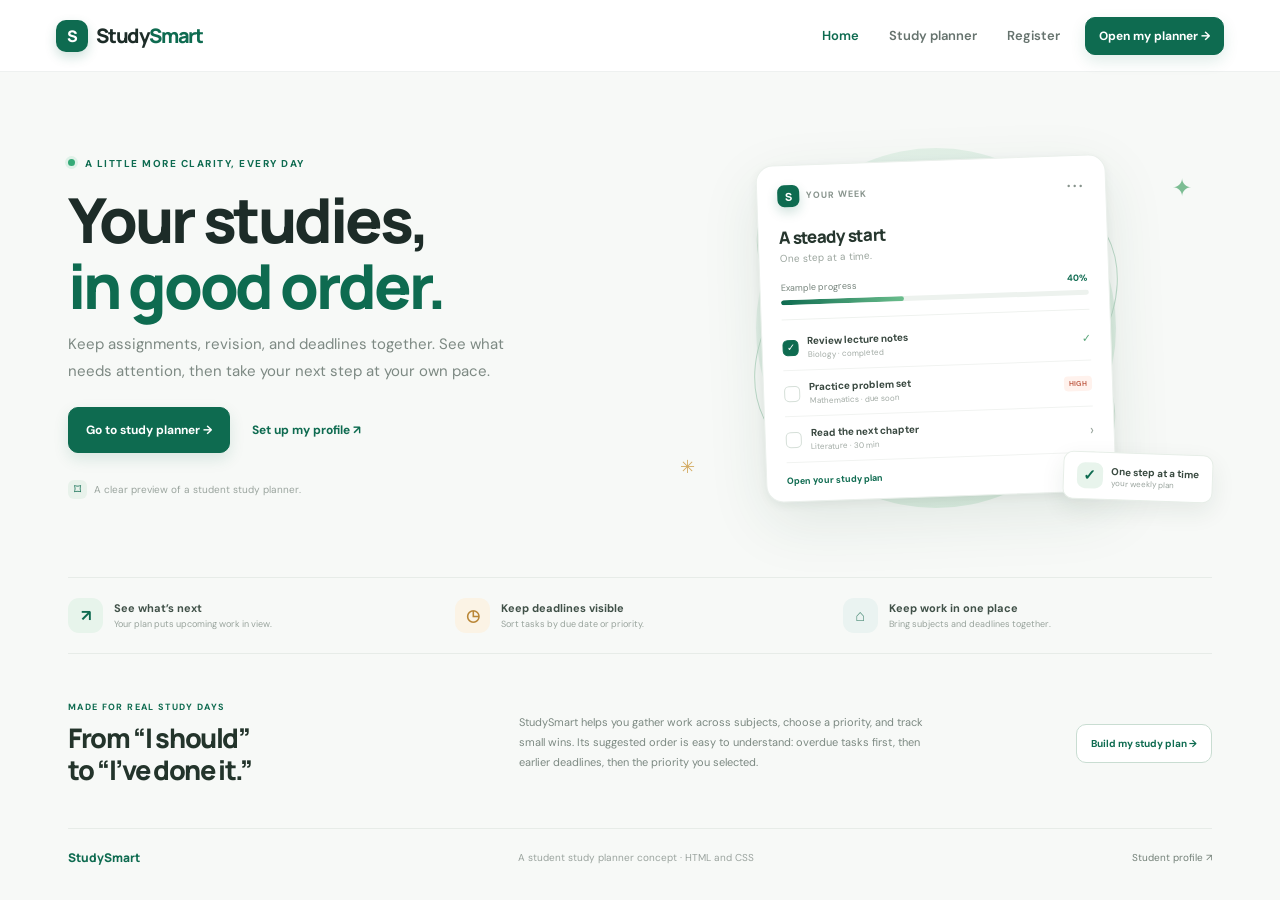
==== index.html @ 6d5647f0 "Add files via upload" ====
<!doctype html>
<html lang="en">
<head>
  <meta charset="utf-8">
  <meta name="viewport" content="width=device-width, initial-scale=1">
  <meta name="theme-color" content="#0e6b50">
  <meta name="description" content="StudySmart helps students organize study tasks and keep deadlines in view.">
  <title>StudySmart — a clearer study plan</title>
  <link rel="preconnect" href="https://fonts.googleapis.com">
  <link rel="preconnect" href="https://fonts.gstatic.com" crossorigin>
  <link href="https://fonts.googleapis.com/css2?family=DM+Sans:wght@400;500;600;700&family=Manrope:wght@500;600;700;800&display=swap" rel="stylesheet">
  <link href="https://cdn.jsdelivr.net/npm/bootstrap@5.3.3/dist/css/bootstrap.min.css" rel="stylesheet">
  <link href="css/home.css" rel="stylesheet">
</head>
<body>
  <nav class="navbar navbar-expand-lg app-nav">
    <div class="container-xxl">
      <a class="navbar-brand d-flex align-items-center gap-2" href="index.html" aria-label="StudySmart home"><span class="brand-mark">S</span><span>Study<span class="brand-light">Smart</span></span></a>
      <div class="navbar-collapse show" id="mainNav"><div class="navbar-nav ms-auto align-items-lg-center gap-lg-3">
        <a class="nav-link active" href="index.html" aria-current="page">Home</a><a class="nav-link" href="planner.html">Study planner</a><a class="nav-link" href="register.html">Register</a><a class="btn btn-emerald btn-sm nav-cta" href="planner.html">Open my planner →</a>
      </div></div>
    </div>
  </nav>

  <main class="container-xxl home-shell">
    <section class="hero-section">
      <div class="hero-copy">
        <div class="eyebrow"><span class="eyebrow-dot"></span> A LITTLE MORE CLARITY, EVERY DAY</div>
        <h1 id="welcome-heading">Your studies,<br><span>in good order.</span></h1>
        <p>Keep assignments, revision, and deadlines together. See what needs attention, then take your next step at your own pace.</p>
        <div class="hero-actions"><a class="btn btn-emerald btn-lg" href="planner.html">Go to study planner <span aria-hidden="true">→</span></a><a class="text-link" href="register.html">Set up my profile <span aria-hidden="true">↗</span></a></div>
        <div class="privacy-note"><span class="privacy-icon" aria-hidden="true">⌑</span> A clear preview of a student study planner.</div>
      </div>
      <div class="hero-visual" aria-label="Illustration of a study task list">
        <div class="visual-orbit orbit-one"></div><div class="visual-orbit orbit-two"></div>
        <div class="floating-leaf leaf-one">✦</div><div class="floating-leaf leaf-two">✳</div>
        <div class="preview-card">
          <div class="preview-header"><span class="preview-brand"><span class="mini-mark">S</span> YOUR WEEK</span><span class="preview-dots">•••</span></div>
          <div class="preview-greeting">A steady start<span>One step at a time.</span></div>
          <div class="preview-progress-row"><span>Example progress</span><b>40%</b></div>
          <div class="progress home-progress"><div class="progress-bar home-progress-fill"></div></div>
          <div class="preview-divider"></div>
          <div class="preview-task"><span class="preview-check checked">✓</span><span class="preview-task-copy"><b>Review lecture notes</b><small>Biology · completed</small></span><span class="tiny-check">✓</span></div>
          <div class="preview-task"><span class="preview-check"></span><span class="preview-task-copy"><b>Practice problem set</b><small>Mathematics · due soon</small></span><span class="priority-mini">HIGH</span></div>
          <div class="preview-task"><span class="preview-check"></span><span class="preview-task-copy"><b>Read the next chapter</b><small>Literature · 30 min</small></span><span class="preview-arrow">›</span></div>
          <a class="preview-open" href="planner.html">Open your study plan <span>→</span></a>
        </div>
        <div class="floating-stat"><span class="floating-stat-icon">✓</span><span><b>One step at a time</b><small>your weekly plan</small></span></div>
      </div>
    </section>

    <section class="benefit-row" aria-label="StudySmart overview">
      <div class="benefit-item"><span class="benefit-icon icon-green">↗</span><div><b>See what’s next</b><span id="next-task-copy">Your plan puts upcoming work in view.</span></div></div>
      <div class="benefit-item"><span class="benefit-icon icon-gold">◷</span><div><b>Keep deadlines visible</b><span>Sort tasks by due date or priority.</span></div></div>
      <div class="benefit-item"><span class="benefit-icon icon-mint">⌂</span><div><b>Keep work in one place</b><span>Bring subjects and deadlines together.</span></div></div>
    </section>

    <section class="home-bottom">
      <div><div class="eyebrow section-eyebrow">MADE FOR REAL STUDY DAYS</div><h2>From “I should”<br>to “I’ve done it.”</h2></div>
      <p>StudySmart helps you gather work across subjects, choose a priority, and track small wins. Its suggested order is easy to understand: overdue tasks first, then earlier deadlines, then the priority you selected.</p>
      <a class="btn btn-outline-emerald" href="planner.html">Build my study plan <span aria-hidden="true">→</span></a>
    </section>
    <footer class="app-footer"><a class="footer-brand" href="index.html">StudySmart</a><span>A student study planner concept · HTML and CSS</span><a href="register.html">Student profile ↗</a></footer>
  </main>
</body>
</html>
---- css/home.css ----
:root { --emerald:#0e6b50; --emerald-dark:#084b3a; --ink:#1d2c28; --muted:#7b8982; --line:#e8eeea; --canvas:#f7f9f7; }
* { box-sizing:border-box; }
html { scroll-behavior:smooth; }
body { margin:0; background:var(--canvas); color:var(--ink); font:15px "DM Sans",sans-serif; -webkit-font-smoothing:antialiased; }
h1,h2,h3,.navbar-brand { font-family:Manrope,"DM Sans",sans-serif; letter-spacing:-.05em; }
.container-xxl { max-width:1192px; }
.app-nav { position:sticky; top:0; z-index:10; min-height:72px; background:rgba(255,255,255,.94); border-bottom:1px solid #15423012; backdrop-filter:blur(14px); }
.navbar-brand { color:var(--ink); font-size:20px; font-weight:800; letter-spacing:-.06em; }.navbar-brand:hover { color:var(--ink); }
.brand-mark,.mini-mark { display:grid; place-items:center; width:32px; height:32px; border-radius:10px; background:var(--emerald); color:#fff; font:800 16px Manrope,sans-serif; box-shadow:0 5px 12px #0e6b5033; }.brand-light { color:var(--emerald); }
.app-nav .nav-link { padding:10px 7px!important; color:#66736e; font-size:13px; font-weight:600; }.app-nav .nav-link:hover,.app-nav .nav-link.active { color:var(--emerald); }
.app-nav .navbar-collapse { display:flex; flex-basis:auto; flex-grow:1; align-items:center; }
.app-nav .navbar-nav { display:flex; flex-direction:row; align-items:center; gap:18px; }
.btn { border-radius:10px; font-weight:700; transition:transform .18s ease,box-shadow .18s ease; }.btn:hover { transform:translateY(-1px); }
.btn-emerald { border:1px solid var(--emerald); background:var(--emerald); color:white; box-shadow:0 6px 15px #0e6b5021; }.btn-emerald:hover,.btn-emerald:focus { border-color:var(--emerald-dark); background:var(--emerald-dark); color:white; }.nav-cta { margin-left:2px; padding:9px 13px; font-size:12px; }
.home-shell { padding:0 24px; }
.hero-section { display:grid; grid-template-columns:1fr 1fr; align-items:center; gap:40px; min-height:505px; padding:54px 0 47px; }
.eyebrow { color:var(--emerald); font-size:10px; font-weight:700; letter-spacing:.15em; }.eyebrow-dot { display:inline-block; width:7px; height:7px; margin:0 6px 1px 0; border-radius:50%; background:#35aa77; box-shadow:0 0 0 3px #dff1e8; }
.hero-copy h1 { margin:17px 0 13px; font-size:clamp(42px,5.3vw,62px); font-weight:800; line-height:1.06; }.hero-copy h1 span { color:var(--emerald); }.hero-copy>p { max-width:440px; margin:0; color:#7d8983; font-size:15px; line-height:1.75; }
.hero-actions { display:flex; align-items:center; gap:22px; margin-top:23px; }.hero-actions .btn { padding:13px 17px; font-size:12px; }.text-link { color:var(--emerald); font-size:12px; font-weight:700; text-decoration:none; }.text-link:hover { color:var(--emerald-dark); }.privacy-note { display:flex; align-items:center; gap:7px; margin-top:27px; color:#9aa49e; font-size:10px; }.privacy-icon { display:grid; width:19px; height:19px; place-items:center; border-radius:6px; background:#e8f2eb; color:var(--emerald); font-size:14px; }
.hero-visual { position:relative; display:grid; min-height:390px; place-items:center; isolation:isolate; }.hero-visual::before { position:absolute; z-index:-2; width:min(360px,88%); aspect-ratio:1; border-radius:50%; background:radial-gradient(circle at 40% 39%,#e9f4ed 0,#e2f0e7 54%,#d6eadc 100%); content:""; }.visual-orbit { position:absolute; z-index:-1; width:390px; height:260px; border:1px solid #bcd9c8; border-radius:50%; transform:rotate(-29deg); }.orbit-two { width:420px; height:210px; border-color:#d2e5d9; transform:rotate(37deg); }.preview-card { width:min(350px,84%); padding:19px 20px 14px; border:1px solid #ebf0ec; border-radius:17px; background:white; box-shadow:0 20px 60px #1a53301a,0 3px 10px #163a2510; transform:rotate(-2deg); }.preview-header { display:flex; justify-content:space-between; align-items:center; color:#87938c; font-size:9px; font-weight:700; letter-spacing:.1em; }.preview-brand { display:flex; align-items:center; gap:7px; }.mini-mark { width:22px; height:22px; border-radius:7px; font-size:11px; }.preview-dots { letter-spacing:2px; }.preview-greeting { margin-top:19px; color:#26362e; font:800 17px Manrope,sans-serif; letter-spacing:-.04em; }.preview-greeting span { display:block; margin-top:3px; color:#9ba59e; font:400 10px "DM Sans",sans-serif; letter-spacing:0; }.preview-progress-row { display:flex; justify-content:space-between; margin-top:17px; color:#75837b; font-size:9px; }.preview-progress-row b { color:var(--emerald); }.home-progress { height:5px; margin-top:6px; border-radius:9px; background:#edf2ee; }.home-progress .progress-bar { width:0; border-radius:9px; background:linear-gradient(90deg,#0e6b50,#6abd8c); transition:width .3s ease; }.preview-divider { height:1px; margin:14px 0 5px; background:#eff2ef; }.preview-task { display:flex; align-items:center; gap:9px; min-height:46px; border-bottom:1px solid #f1f3f1; }.preview-check { display:grid; flex:none; width:16px; height:16px; place-items:center; border:1.3px solid #d5dfd8; border-radius:5px; color:white; font-size:10px; }.preview-check.checked { border-color:var(--emerald); background:var(--emerald); }.preview-task-copy { display:flex; min-width:0; flex:1; flex-direction:column; gap:2px; }.preview-task-copy b { overflow:hidden; color:#38473f; font-size:10px; font-weight:700; text-overflow:ellipsis; white-space:nowrap; }.preview-task-copy small { color:#a1aaa4; font-size:8px; }.tiny-check { color:#56a477; font-size:11px; }.priority-mini { padding:3px 5px; border-radius:4px; background:#fff2ed; color:#c56a55; font-size:7px; font-weight:800; }.preview-arrow { color:#9aa69e; }.preview-open { display:flex; justify-content:space-between; margin-top:12px; color:var(--emerald); font-size:9px; font-weight:700; text-decoration:none; }
.floating-leaf { position:absolute; color:#7cbd93; font-size:24px; }.leaf-one { top:39px; right:20px; }.leaf-two { bottom:44px; left:20px; color:#d3a95f; font-size:18px; }.floating-stat { position:absolute; right:-1px; bottom:22px; display:flex; align-items:center; gap:8px; padding:10px 13px; border:1px solid #e7eee8; border-radius:10px; background:white; box-shadow:0 9px 24px #193c2415; transform:rotate(2deg); }.floating-stat-icon { display:grid; width:26px; height:26px; place-items:center; border-radius:8px; background:#e8f4ec; color:var(--emerald); font-weight:700; }.floating-stat span:last-child { display:flex; flex-direction:column; }.floating-stat b { color:#394a40; font-size:10px; }.floating-stat small { color:#9aa49e; font-size:8px; }
.benefit-row { display:grid; grid-template-columns:repeat(3,1fr); gap:18px; padding:20px 0; border-top:1px solid #e7ece8; border-bottom:1px solid #e7ece8; }.benefit-item { display:flex; align-items:center; gap:11px; }.benefit-icon { display:grid; flex:none; width:35px; height:35px; place-items:center; border-radius:11px; font-size:16px; font-weight:700; }.icon-green { background:#e7f4eb; color:var(--emerald); }.icon-gold { background:#fbf3e5; color:#b98636; }.icon-mint { background:#eaf3f1; color:#4e8d79; }.benefit-item div { display:flex; flex-direction:column; gap:3px; }.benefit-item b { color:#405148; font-size:11px; }.benefit-item span:not(.benefit-icon) { color:#98a39c; font-size:9px; }
.home-bottom { display:grid; grid-template-columns:.8fr 1fr auto; gap:30px; align-items:center; padding:47px 0 43px; }.section-eyebrow { margin-bottom:9px; font-size:9px; }.home-bottom h2 { margin:0; color:#23342b; font-size:27px; font-weight:800; line-height:1.17; }.home-bottom p { max-width:420px; margin:0; color:#7c8982; font-size:11px; line-height:1.8; }.btn-outline-emerald { padding:11px 14px; border:1px solid #c9ddd2; background:white; color:var(--emerald); font-size:10px; white-space:nowrap; }.btn-outline-emerald:hover { border-color:#a7c7b5; background:#f2f8f4; color:var(--emerald-dark); }
.app-footer { display:flex; justify-content:space-between; align-items:center; gap:16px; padding:20px 0 27px; border-top:1px solid #e7ece8; color:#9aa39e; font-size:10px; }.footer-brand { color:var(--emerald); font:800 12px Manrope,sans-serif; text-decoration:none; }.app-footer a:last-child { color:#738078; text-decoration:none; }.app-footer a:last-child:hover { color:var(--emerald); }
@media(max-width:900px) { .hero-section { gap:15px; }.hero-copy h1 { font-size:49px; }.floating-stat { right:-9px; }.home-bottom { grid-template-columns:1fr 1fr; }.home-bottom .btn { grid-column:2; justify-self:start; } }
@media(max-width:650px) { .home-shell { padding:0 18px; }.app-nav .navbar-collapse { flex-basis:100%; }.app-nav .navbar-nav { flex-wrap:wrap; justify-content:flex-end; gap:6px 12px; padding:8px 0; }.hero-section { grid-template-columns:1fr; gap:0; padding:43px 0 26px; }.hero-copy h1 { font-size:45px; }.hero-copy>p { font-size:13px; }.hero-actions { gap:14px; }.hero-actions .btn { padding:12px 13px; font-size:10px; }.text-link { font-size:10px; }.hero-visual { min-height:350px; }.preview-card { width:min(345px,86%); }.visual-orbit { width:330px; height:230px; }.orbit-two { width:350px; height:190px; }.floating-stat { right:1px; bottom:12px; }.benefit-row { grid-template-columns:1fr; gap:14px; padding:17px 2px; }.benefit-item span:not(.benefit-icon) { font-size:9px; }.home-bottom { grid-template-columns:1fr; gap:15px; padding:36px 0; }.home-bottom h2 { font-size:25px; }.home-bottom p { font-size:11px; }.home-bottom .btn { grid-column:auto; }.app-footer { flex-wrap:wrap; row-gap:8px; }.app-footer>span { order:3; width:100%; } }
@media(prefers-reduced-motion:reduce) { *,*::before,*::after { scroll-behavior:auto!important; transition-duration:.01ms!important; } }
.app-nav .navbar-collapse { display:flex; flex-basis:auto; flex-grow:1; align-items:center; }
.app-nav .navbar-nav { display:flex; flex-direction:row; align-items:center; gap:18px; }
.home-progress .home-progress-fill { width:40%; }
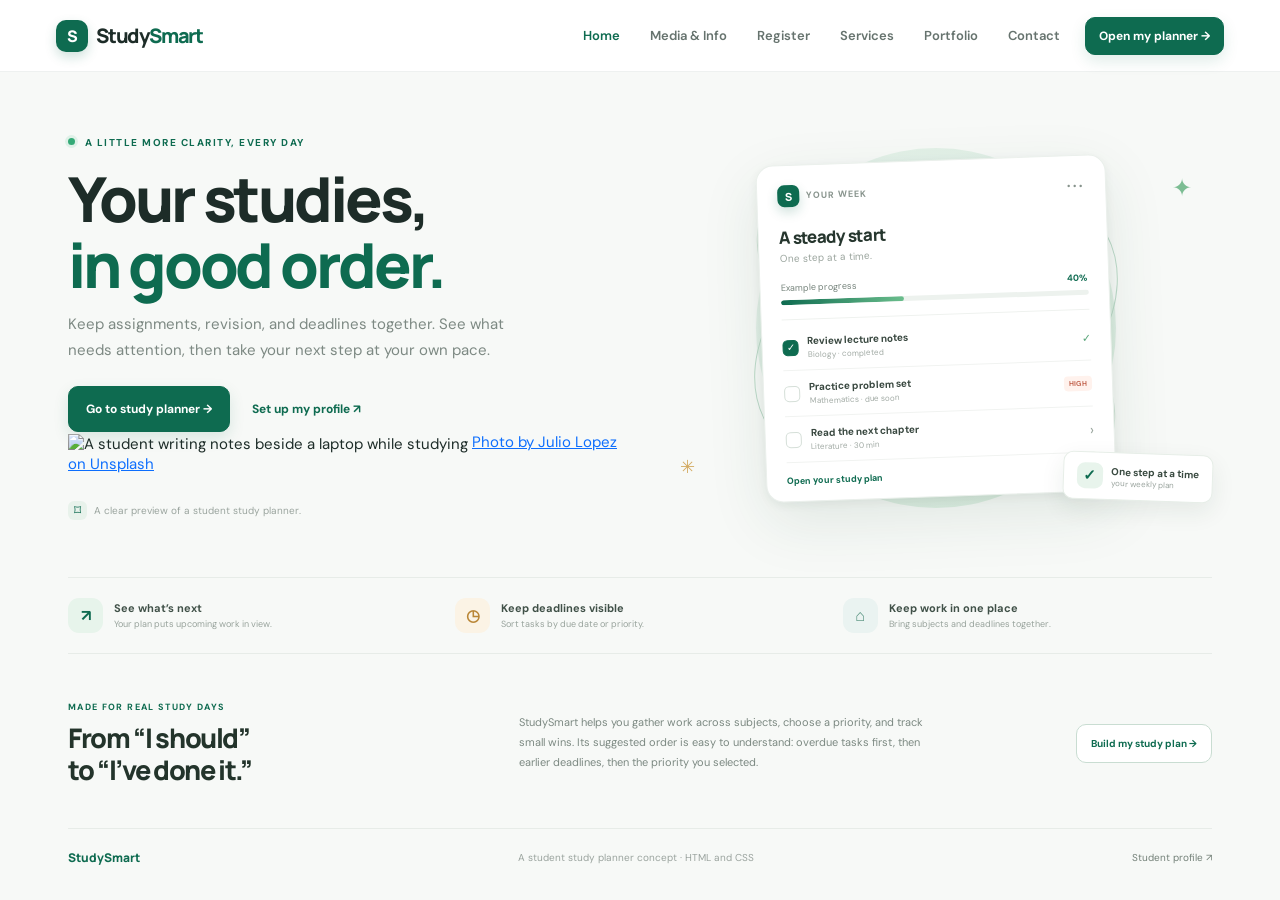
==== commit 188e965c: "add assignment 2 pages" ====
--- a/index.html
+++ b/index.html
@@ -17,7 +17,7 @@
     <div class="container-xxl">
       <a class="navbar-brand d-flex align-items-center gap-2" href="index.html" aria-label="StudySmart home"><span class="brand-mark">S</span><span>Study<span class="brand-light">Smart</span></span></a>
       <div class="navbar-collapse show" id="mainNav"><div class="navbar-nav ms-auto align-items-lg-center gap-lg-3">
-        <a class="nav-link active" href="index.html" aria-current="page">Home</a><a class="nav-link" href="planner.html">Study planner</a><a class="nav-link" href="register.html">Register</a><a class="btn btn-emerald btn-sm nav-cta" href="planner.html">Open my planner →</a>
+        <a class="nav-link active" href="index.html" aria-current="page">Home</a><a class="nav-link" href="media.html">Media &amp; Info</a><a class="nav-link" href="register.html">Register</a><a class="nav-link" href="services.html">Services</a><a class="nav-link" href="portfolio.html">Portfolio</a><a class="nav-link" href="contact.html">Contact</a><a class="btn btn-emerald btn-sm nav-cta" href="media.html">Open my planner →</a>
       </div></div>
     </div>
   </nav>
@@ -28,7 +28,9 @@
         <div class="eyebrow"><span class="eyebrow-dot"></span> A LITTLE MORE CLARITY, EVERY DAY</div>
         <h1 id="welcome-heading">Your studies,<br><span>in good order.</span></h1>
         <p>Keep assignments, revision, and deadlines together. See what needs attention, then take your next step at your own pace.</p>
-        <div class="hero-actions"><a class="btn btn-emerald btn-lg" href="planner.html">Go to study planner <span aria-hidden="true">→</span></a><a class="text-link" href="register.html">Set up my profile <span aria-hidden="true">↗</span></a></div>
+        <div class="hero-actions"><a class="btn btn-emerald btn-lg" href="media.html">Go to study planner <span aria-hidden="true">→</span></a><a class="text-link" href="register.html">Set up my profile <span aria-hidden="true">↗</span></a></div>
+        <img class="hero-study-photo" src="https://images.unsplash.com/photo-1759984782211-3a02ca78e6ac?auto=format&fit=crop&w=1000&q=80" alt="A student writing notes beside a laptop while studying">
+        <a class="photo-credit" href="https://unsplash.com/photos/a-young-woman-studying-and-writing-notes-at-a-desk-Juj-Mi2b0DA" target="_blank" rel="noreferrer">Photo by Julio Lopez on Unsplash</a>
         <div class="privacy-note"><span class="privacy-icon" aria-hidden="true">⌑</span> A clear preview of a student study planner.</div>
       </div>
       <div class="hero-visual" aria-label="Illustration of a study task list">
@@ -43,7 +45,7 @@
           <div class="preview-task"><span class="preview-check checked">✓</span><span class="preview-task-copy"><b>Review lecture notes</b><small>Biology · completed</small></span><span class="tiny-check">✓</span></div>
           <div class="preview-task"><span class="preview-check"></span><span class="preview-task-copy"><b>Practice problem set</b><small>Mathematics · due soon</small></span><span class="priority-mini">HIGH</span></div>
           <div class="preview-task"><span class="preview-check"></span><span class="preview-task-copy"><b>Read the next chapter</b><small>Literature · 30 min</small></span><span class="preview-arrow">›</span></div>
-          <a class="preview-open" href="planner.html">Open your study plan <span>→</span></a>
+          <a class="preview-open" href="media.html">Open your study plan <span>→</span></a>
         </div>
         <div class="floating-stat"><span class="floating-stat-icon">✓</span><span><b>One step at a time</b><small>your weekly plan</small></span></div>
       </div>
@@ -58,9 +60,10 @@
     <section class="home-bottom">
       <div><div class="eyebrow section-eyebrow">MADE FOR REAL STUDY DAYS</div><h2>From “I should”<br>to “I’ve done it.”</h2></div>
       <p>StudySmart helps you gather work across subjects, choose a priority, and track small wins. Its suggested order is easy to understand: overdue tasks first, then earlier deadlines, then the priority you selected.</p>
-      <a class="btn btn-outline-emerald" href="planner.html">Build my study plan <span aria-hidden="true">→</span></a>
+      <a class="btn btn-outline-emerald" href="media.html">Build my study plan <span aria-hidden="true">→</span></a>
     </section>
     <footer class="app-footer"><a class="footer-brand" href="index.html">StudySmart</a><span>A student study planner concept · HTML and CSS</span><a href="register.html">Student profile ↗</a></footer>
   </main>
 </body>
 </html>
+
